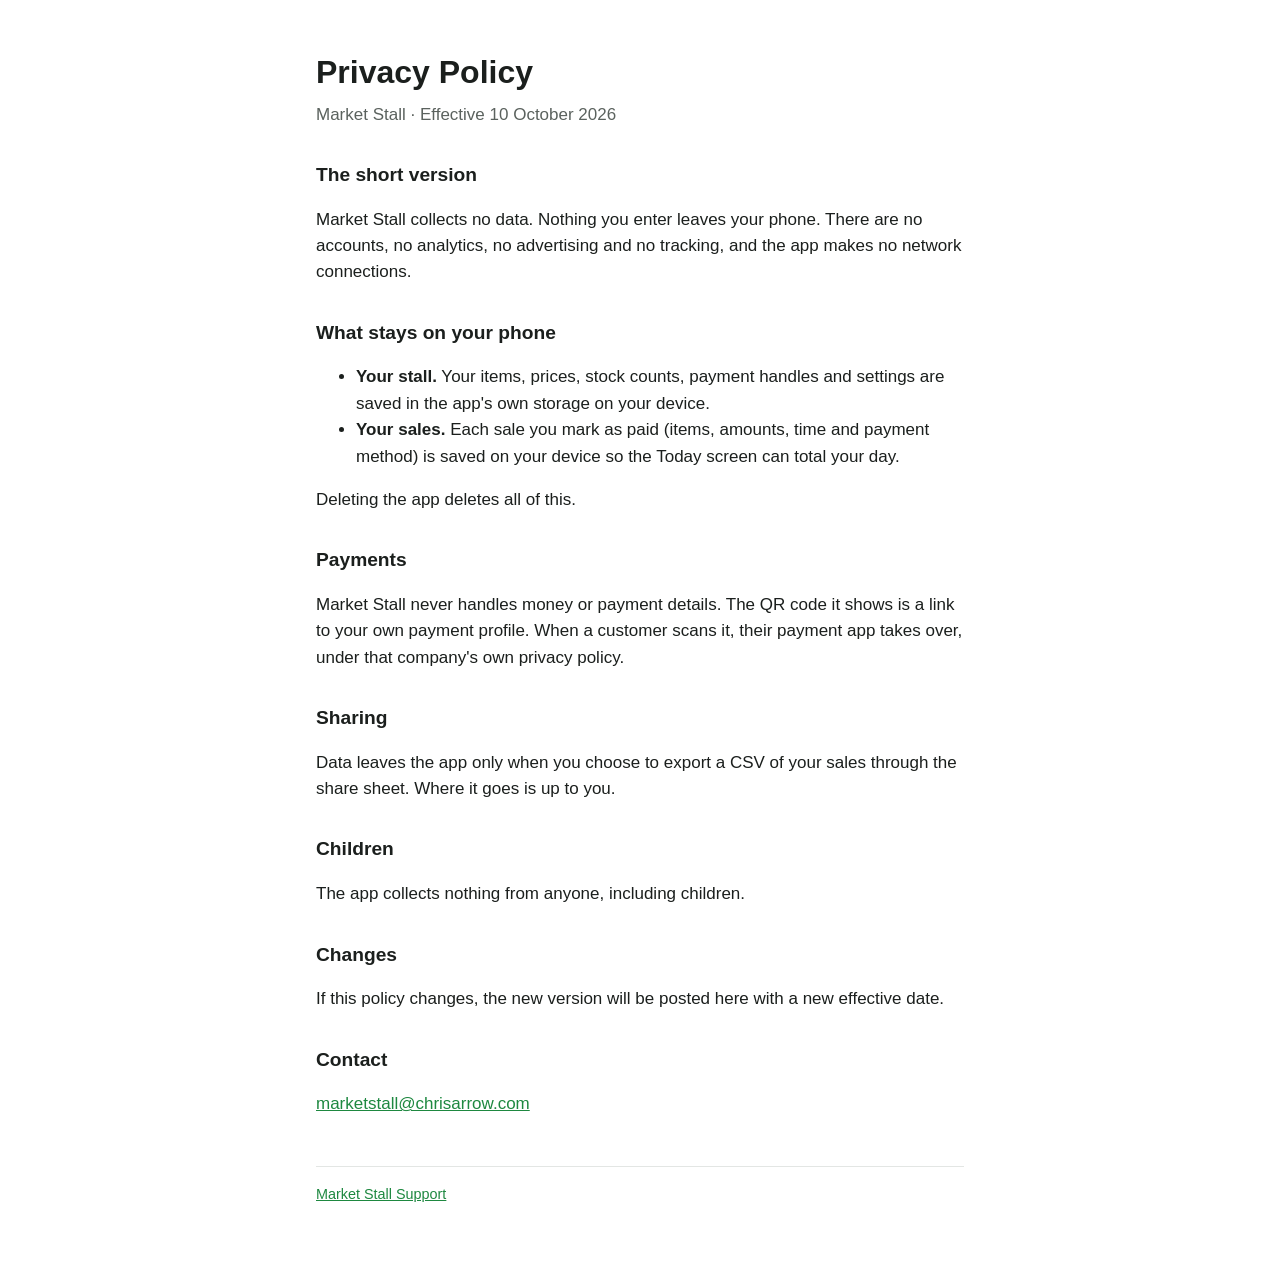
==== privacy.html @ f395c3b3 "Support and privacy pages" ====
<!doctype html>
<html lang="en">
<head>
<meta charset="utf-8">
<meta name="viewport" content="width=device-width, initial-scale=1">
<title>Market Stall Privacy</title>
<link rel="stylesheet" href="style.css">
</head>
<body>
<main>
<h1>Privacy Policy</h1>
<p class="sub">Market Stall · Effective 10 October 2026</p>

<h2>The short version</h2>
<p>Market Stall collects no data. Nothing you enter leaves your phone. There are no accounts, no analytics, no advertising and no tracking, and the app makes no network connections.</p>

<h2>What stays on your phone</h2>
<ul>
<li><strong>Your stall.</strong> Your items, prices, stock counts, payment handles and settings are saved in the app's own storage on your device.</li>
<li><strong>Your sales.</strong> Each sale you mark as paid (items, amounts, time and payment method) is saved on your device so the Today screen can total your day.</li>
</ul>
<p>Deleting the app deletes all of this.</p>

<h2>Payments</h2>
<p>Market Stall never handles money or payment details. The QR code it shows is a link to your own payment profile. When a customer scans it, their payment app takes over, under that company's own privacy policy.</p>

<h2>Sharing</h2>
<p>Data leaves the app only when you choose to export a CSV of your sales through the share sheet. Where it goes is up to you.</p>

<h2>Children</h2>
<p>The app collects nothing from anyone, including children.</p>

<h2>Changes</h2>
<p>If this policy changes, the new version will be posted here with a new effective date.</p>

<h2>Contact</h2>
<p><a href="mailto:marketstall@chrisarrow.com?subject=Market%20Stall%20privacy">marketstall@chrisarrow.com</a></p>

<footer><a href="index.html">Market Stall Support</a></footer>
</main>
</body>
</html>
---- style.css ----
:root { --bg: #ffffff; --fg: #1b1f1d; --muted: #5b625e; --accent: #1e8840; --rule: #e3e6e4; }
@media (prefers-color-scheme: dark) { :root { --bg: #121413; --fg: #eef1ef; --muted: #a3aaa6; --accent: #4cc674; --rule: #2a2e2c; } }
* { box-sizing: border-box; }
body { margin: 0; background: var(--bg); color: var(--fg); font: 17px/1.55 -apple-system, BlinkMacSystemFont, "Segoe UI", Roboto, sans-serif; }
main { max-width: 680px; margin: 0 auto; padding: 48px 16px 64px; }
h1 { font-size: 2rem; margin: 0 0 4px; }
h2 { font-size: 1.2rem; margin: 32px 0 8px; }
p, li { color: var(--fg); }
.sub { color: var(--muted); margin: 0 0 24px; }
a { color: var(--accent); }
img.icon { width: 88px; height: 88px; border-radius: 20px; display: block; margin-bottom: 16px; }
footer { margin-top: 48px; padding-top: 16px; border-top: 1px solid var(--rule); color: var(--muted); font-size: 0.9rem; }
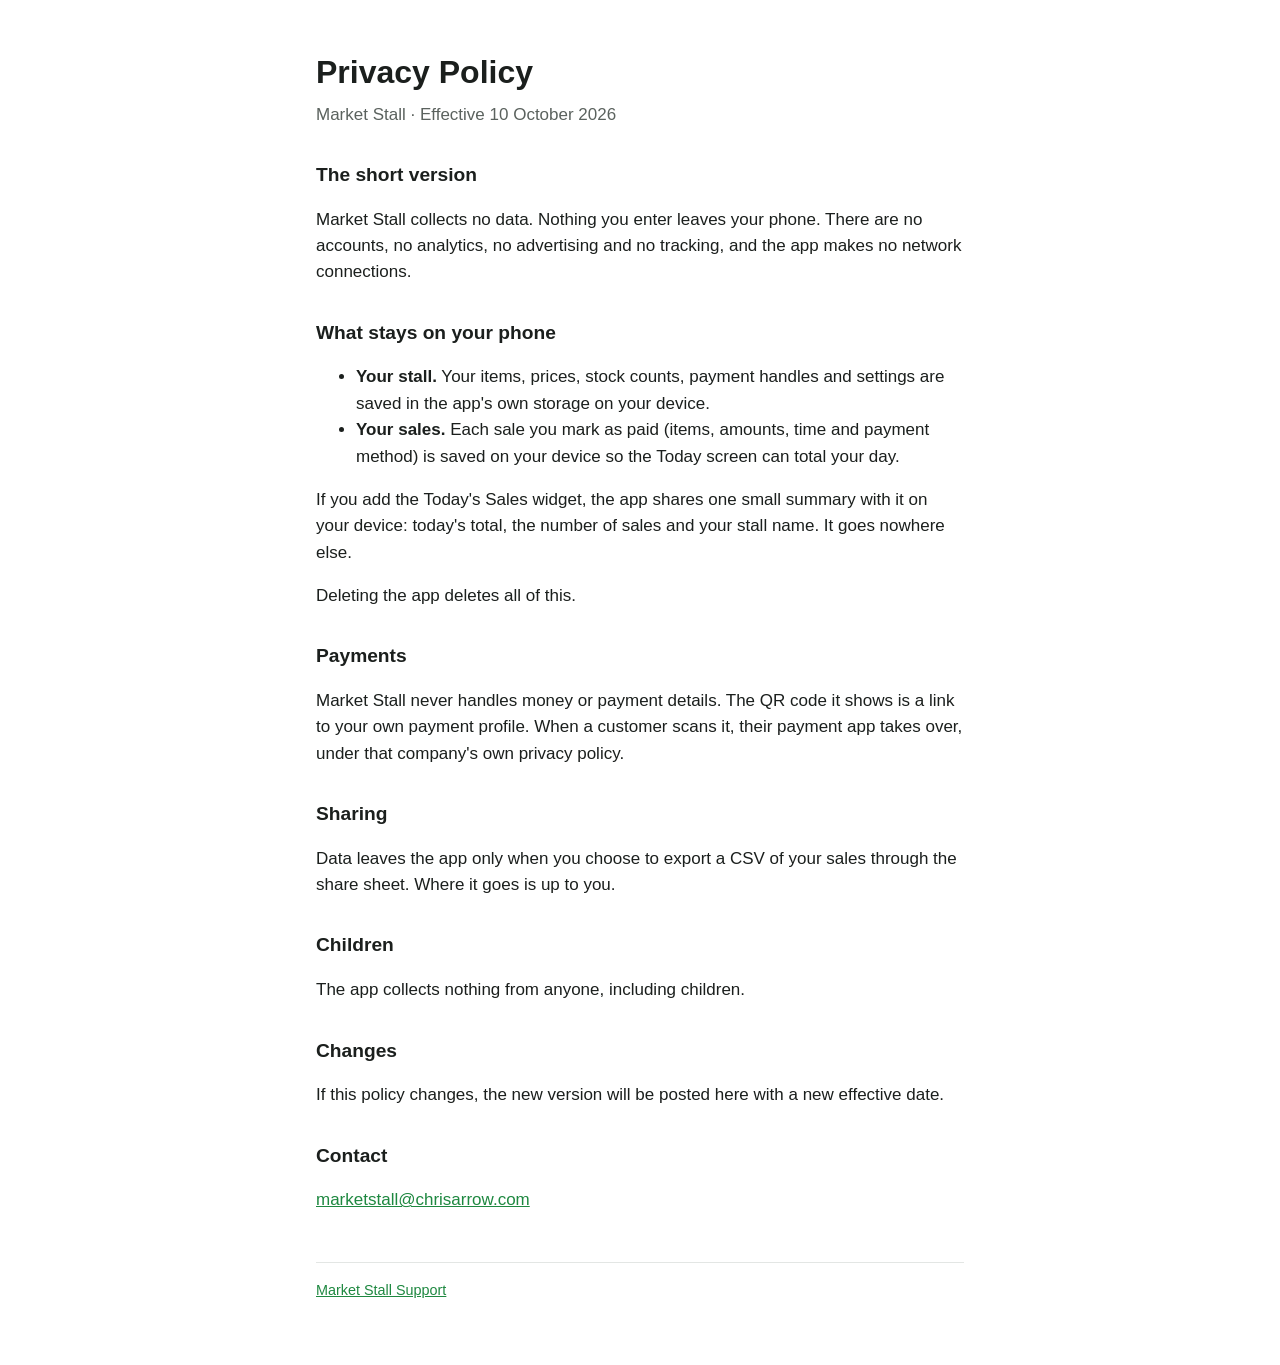
==== commit a7c999e1: "Support and privacy pages for 1.1" ====
--- a/privacy.html
+++ b/privacy.html
@@ -19,6 +19,7 @@
 <li><strong>Your stall.</strong> Your items, prices, stock counts, payment handles and settings are saved in the app's own storage on your device.</li>
 <li><strong>Your sales.</strong> Each sale you mark as paid (items, amounts, time and payment method) is saved on your device so the Today screen can total your day.</li>
 </ul>
+<p>If you add the Today's Sales widget, the app shares one small summary with it on your device: today's total, the number of sales and your stall name. It goes nowhere else.</p>
 <p>Deleting the app deletes all of this.</p>
 
 <h2>Payments</h2>
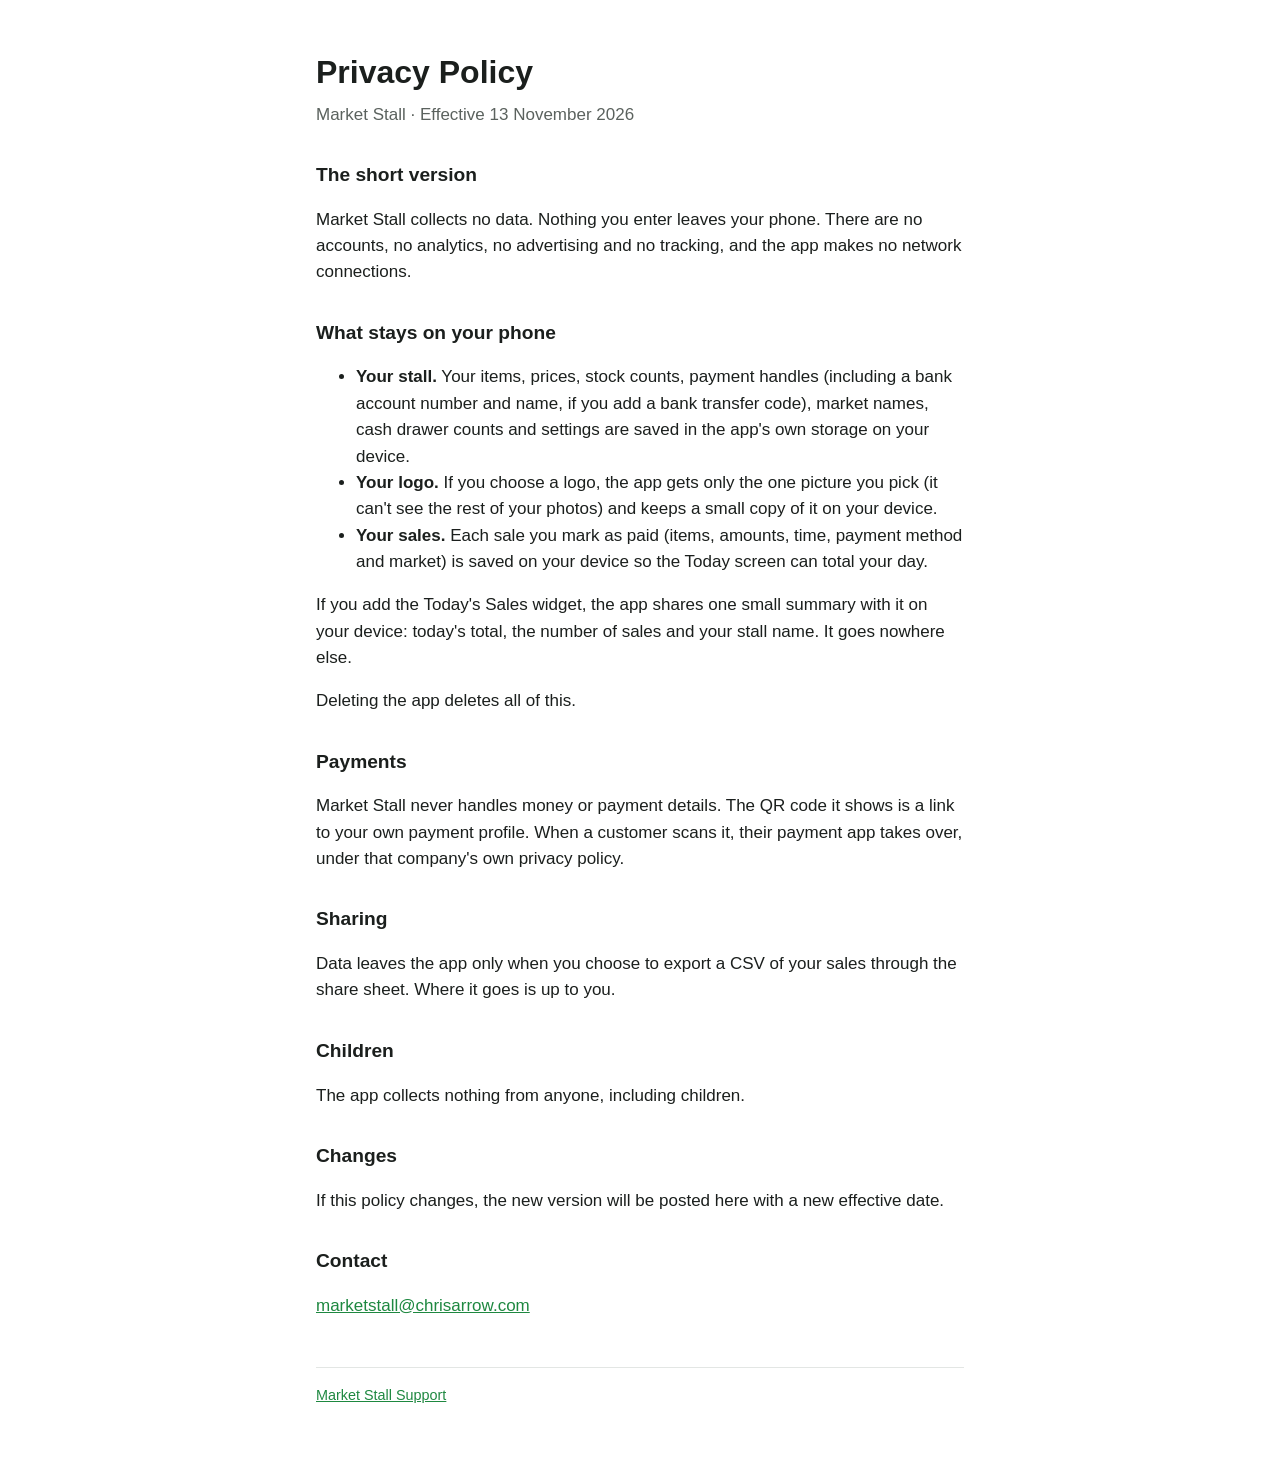
==== commit cdf1cddd: "1.2: markets, cash drawer, sales over time, logo, bank transfer and UPI codes; privacy policy update" ====
--- a/privacy.html
+++ b/privacy.html
@@ -9,15 +9,16 @@
 <body>
 <main>
 <h1>Privacy Policy</h1>
-<p class="sub">Market Stall · Effective 10 October 2026</p>
+<p class="sub">Market Stall · Effective 13 November 2026</p>
 
 <h2>The short version</h2>
 <p>Market Stall collects no data. Nothing you enter leaves your phone. There are no accounts, no analytics, no advertising and no tracking, and the app makes no network connections.</p>
 
 <h2>What stays on your phone</h2>
 <ul>
-<li><strong>Your stall.</strong> Your items, prices, stock counts, payment handles and settings are saved in the app's own storage on your device.</li>
-<li><strong>Your sales.</strong> Each sale you mark as paid (items, amounts, time and payment method) is saved on your device so the Today screen can total your day.</li>
+<li><strong>Your stall.</strong> Your items, prices, stock counts, payment handles (including a bank account number and name, if you add a bank transfer code), market names, cash drawer counts and settings are saved in the app's own storage on your device.</li>
+<li><strong>Your logo.</strong> If you choose a logo, the app gets only the one picture you pick (it can't see the rest of your photos) and keeps a small copy of it on your device.</li>
+<li><strong>Your sales.</strong> Each sale you mark as paid (items, amounts, time, payment method and market) is saved on your device so the Today screen can total your day.</li>
 </ul>
 <p>If you add the Today's Sales widget, the app shares one small summary with it on your device: today's total, the number of sales and your stall name. It goes nowhere else.</p>
 <p>Deleting the app deletes all of this.</p>
